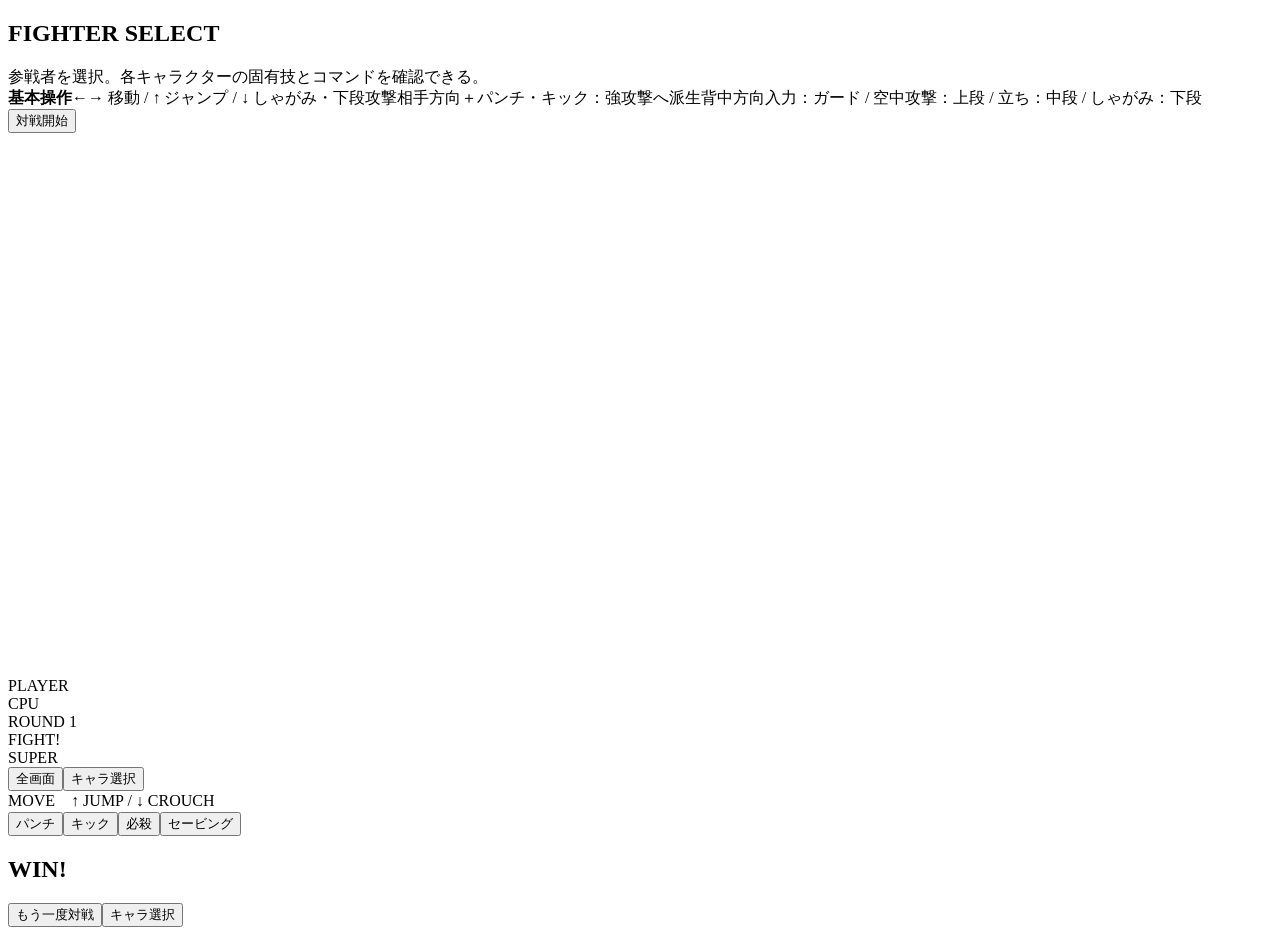
==== select.html @ 571a19e7 "Split fighter select and match page" ====
<!doctype html><html lang="ja"><head><meta charset="utf-8"><meta name="viewport" content="width=device-width,initial-scale=1,maximum-scale=1,user-scalable=no,viewport-fit=cover"><meta name="theme-color" content="#101521"><title>Fighter Select | 大塚事務所格闘録</title><link rel="stylesheet" href="css/game.css"></head><body><section id="selectPanel">
<h1>FIGHTER SELECT</h1><div class="sub">参戦者を選択。各キャラクターの固有技とコマンドを確認できる。</div>
<div id="roster"></div><aside id="moveGuide"><b>基本操作</b><span>←→ 移動 / ↑ ジャンプ / ↓ しゃがみ・下段攻撃</span><span>相手方向＋パンチ・キック：強攻撃へ派生</span><span>背中方向入力：ガード / 空中攻撃：上段 / 立ち：中段 / しゃがみ：下段</span><div id="selectedMoves"></div></aside><button id="start">対戦開始</button>
</section>
<section id="game" class="hidden">
<canvas id="arena" width="960" height="540"></canvas>
<div id="hud"><div class="hudside"><div class="name" id="pName">PLAYER</div><div class="meter"><div class="fill" id="pBar"></div></div></div><div class="hudside right"><div class="name" id="eName">CPU</div><div class="meter"><div class="fill" id="eBar"></div></div></div></div>
<div id="round">ROUND 1</div><div id="status">FIGHT!</div><div id="comboHud"></div><div id="superWrap"><div id="superFill"></div></div><div id="meterLabel">SUPER</div>
<div id="topButtons"><button class="smallBtn" id="fullscreen">全画面</button><button class="smallBtn" id="back">キャラ選択</button></div>
<div id="controls">
<div id="stickZone"><div id="stickHint">MOVE　↑ JUMP / ↓ CROUCH</div><div id="stickKnob"></div></div>
<div id="buttons"><button class="action" id="btnPunch">パンチ</button><button class="action" id="btnKick">キック</button><button class="action" id="btnSpecial">必殺</button><button class="action" id="btnFocus">セービング</button></div>
</div>
<div id="endPanel" class="hidden"><div id="endCard"><h2 id="resultText">WIN!</h2><button id="rematch" class="smallBtn">もう一度対戦</button><button id="toSelect" class="smallBtn">キャラ選択</button></div></div>
</section><script src="js/fighters.js"></script><script src="js/combat.js"></script><script src="js/render.js"></script><script src="js/input.js"></script><script src="js/main.js"></script></body></html>
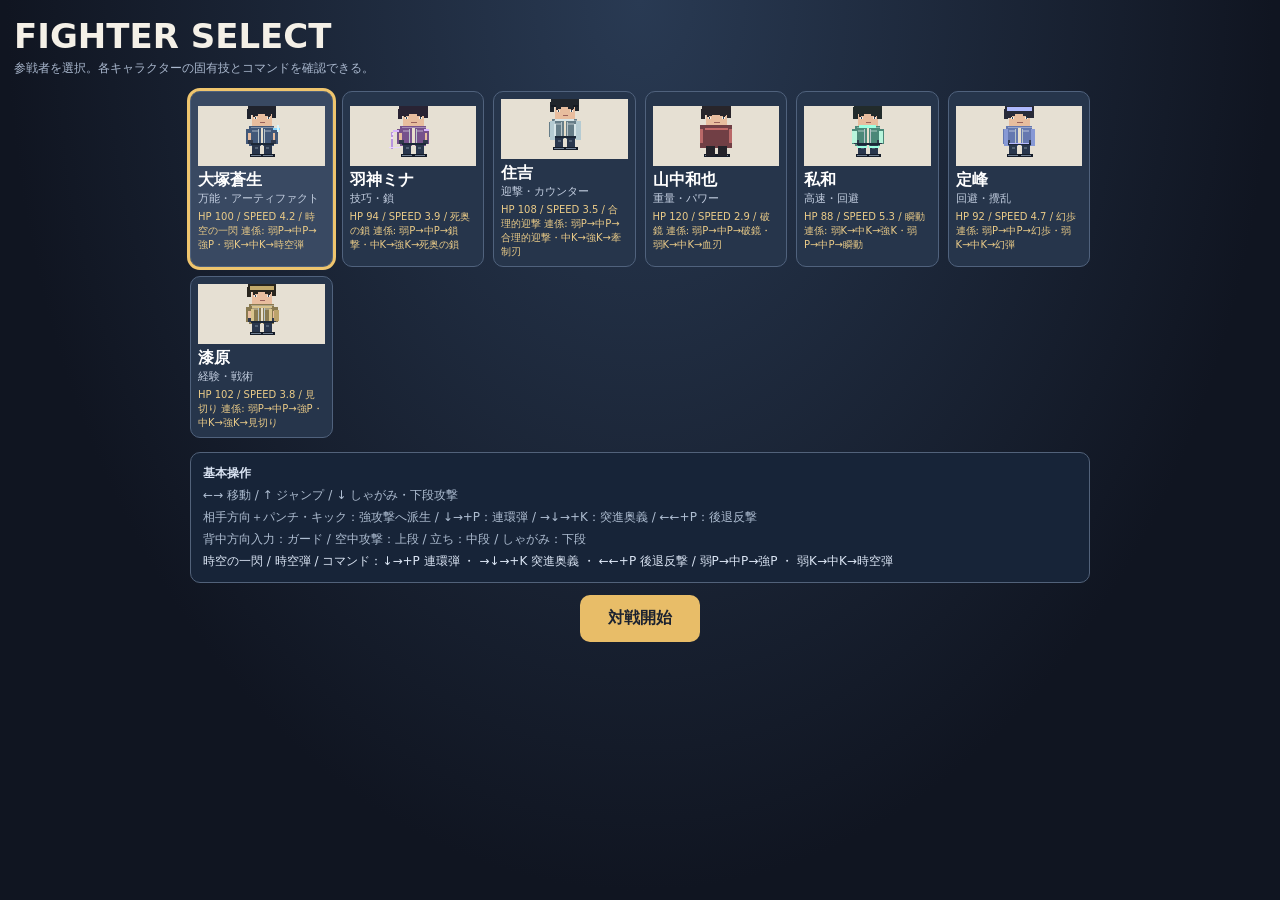
==== commit 3f971753: "Document command inputs" ====
--- a/select.html
+++ b/select.html
@@ -1,6 +1,6 @@
 <!doctype html><html lang="ja"><head><meta charset="utf-8"><meta name="viewport" content="width=device-width,initial-scale=1,maximum-scale=1,user-scalable=no,viewport-fit=cover"><meta name="theme-color" content="#101521"><title>Fighter Select | 大塚事務所格闘録</title><link rel="stylesheet" href="css/game.css"></head><body><section id="selectPanel">
 <h1>FIGHTER SELECT</h1><div class="sub">参戦者を選択。各キャラクターの固有技とコマンドを確認できる。</div>
-<div id="roster"></div><aside id="moveGuide"><b>基本操作</b><span>←→ 移動 / ↑ ジャンプ / ↓ しゃがみ・下段攻撃</span><span>相手方向＋パンチ・キック：強攻撃へ派生</span><span>背中方向入力：ガード / 空中攻撃：上段 / 立ち：中段 / しゃがみ：下段</span><div id="selectedMoves"></div></aside><button id="start">対戦開始</button>
+<div id="roster"></div><aside id="moveGuide"><b>基本操作</b><span>←→ 移動 / ↑ ジャンプ / ↓ しゃがみ・下段攻撃</span><span>相手方向＋パンチ・キック：強攻撃へ派生 / ↓→+P：連環弾 / →↓→+K：突進奥義 / ←←+P：後退反撃</span><span>背中方向入力：ガード / 空中攻撃：上段 / 立ち：中段 / しゃがみ：下段</span><div id="selectedMoves"></div></aside><button id="start">対戦開始</button>
 </section>
 <section id="game" class="hidden">
 <canvas id="arena" width="960" height="540"></canvas>
--- a/css/game.css
+++ b/css/game.css
@@ -0,0 +1,39 @@
+
+*{box-sizing:border-box}html,body{margin:0;width:100%;height:100%;overflow:hidden;background:#101521;color:#f4f0e7;font-family:system-ui,"Noto Sans JP",sans-serif;touch-action:none;user-select:none;-webkit-user-select:none}
+button{font:inherit;border:0;cursor:pointer}.hidden{display:none!important}
+#selectPanel{height:100dvh;overflow:auto;padding:14px;background:radial-gradient(ellipse at top,#293a53,#101521 70%)}
+h1{font-size:clamp(22px,4vw,34px);margin:2px 0 4px}.sub{color:#aab8ce;font-size:12px}
+#roster{display:grid;grid-template-columns:repeat(auto-fit,minmax(135px,1fr));gap:9px;max-width:900px;margin:14px auto}
+.fighter{background:#26354b;color:#fff;border:1px solid #50627d;border-radius:10px;padding:7px;text-align:left;min-height:100px}.fighter.selected{outline:3px solid #efc56e;background:#394962}.fighter b,.fighter small{display:block}.fighter small{color:#c3cee0;font-size:11px}.fighter .stats{font-size:10px;color:#eacb88;margin-top:4px}
+#start{display:block;margin:12px auto;padding:13px 28px;border-radius:10px;background:#e8bd68;color:#1b2230;font-weight:900}
+#game{position:relative;width:100vw;height:100dvh;overflow:hidden;background:#111a27}
+#arena{position:absolute;inset:0;width:100%;height:100%;display:block;image-rendering:pixelated}
+#hud{position:absolute;left:3%;right:3%;top:max(8px,env(safe-area-inset-top));display:flex;gap:14px;justify-content:space-between;pointer-events:none;text-shadow:0 2px 3px #000}
+.hudside{width:44%;max-width:440px}.hudside.right{text-align:right}.name{font-weight:900;font-size:clamp(12px,2.2vw,18px)}.meter{height:clamp(10px,1.8vh,16px);background:#492b37;border:1px solid #fff9;border-radius:4px;overflow:hidden;margin-top:3px}.fill{height:100%;width:100%;background:linear-gradient(90deg,#4bd07e,#a6e58a);transition:width .12s}
+#round{position:absolute;top:9%;left:50%;transform:translateX(-50%);font-weight:900;font-size:clamp(12px,2vw,17px);color:#ffe5a3;text-shadow:0 2px 4px #000;white-space:nowrap;pointer-events:none}
+#status{position:absolute;top:16%;left:50%;transform:translateX(-50%);font-size:clamp(13px,2.4vw,21px);font-weight:900;text-shadow:0 2px 4px #000;color:#fff0bd;white-space:nowrap;pointer-events:none}
+#controls{position:absolute;inset:0;pointer-events:none}
+#stickZone{position:absolute;left:max(14px,env(safe-area-inset-left));bottom:max(13px,env(safe-area-inset-bottom));width:clamp(112px,22vw,176px);height:clamp(112px,22vw,176px);border-radius:50%;background:#c9d8ef20;border:2px solid #e5efff50;backdrop-filter:blur(2px);pointer-events:auto;touch-action:none}
+#stickKnob{position:absolute;width:42%;height:42%;left:29%;top:29%;border-radius:50%;background:#e5bd6c99;border:2px solid #fff9;box-shadow:0 2px 10px #0005;pointer-events:none}
+#stickHint{position:absolute;inset:0;display:grid;place-items:center;color:#ffffff65;font-size:10px;font-weight:800;pointer-events:none}
+#buttons{position:absolute;right:max(10px,env(safe-area-inset-right));bottom:max(10px,env(safe-area-inset-bottom));width:clamp(210px,39vw,310px);height:clamp(142px,27vw,190px);display:grid;grid-template-columns:repeat(3,1fr);grid-template-rows:repeat(3,1fr);gap:5px;pointer-events:auto}
+.action{border-radius:50%;background:#d6e2f02b;border:2px solid #f5f5f580;color:#fff;font-weight:900;font-size:clamp(11px,2vw,16px);text-shadow:0 1px 3px #000;backdrop-filter:blur(3px);box-shadow:0 3px 10px #0004;touch-action:none}
+.action:active,.action.pressed{background:#e5bd6c99;transform:scale(.96)}.action{font-size:clamp(9px,1.6vw,13px)}#btnSpecial{background:#a64c4c77;border-color:#ffc1a4a0}#btnFocus{background:#4b82a866;border-color:#a8d5ff99}#comboHud{position:absolute;left:50%;top:23%;transform:translateX(-50%);font-weight:1000;font-size:clamp(20px,4vw,34px);color:#ffe39a;text-shadow:0 3px 5px #000;pointer-events:none}#superWrap{position:absolute;left:3%;right:3%;bottom:7px;height:7px;border:1px solid #ffffff88;background:#111a;border-radius:5px;pointer-events:none}#superFill{height:100%;width:0;background:linear-gradient(90deg,#4aa9e8,#d4f5ff);border-radius:5px}#meterLabel{position:absolute;left:3%;bottom:16px;font-size:9px;color:#dcecff;text-shadow:0 1px 3px #000;pointer-events:none}@media(max-height:390px){#buttons{height:126px;width:220px;gap:3px}.action{font-size:9px}}
+#topButtons{position:absolute;right:10px;top:max(8px,env(safe-area-inset-top));display:flex;gap:6px;pointer-events:auto}
+.smallBtn{background:#111c2c99;border:1px solid #ffffff55;color:#fff;border-radius:7px;padding:6px 9px;font-size:11px;backdrop-filter:blur(4px)}
+#endPanel{position:absolute;inset:0;background:#080d18b8;display:grid;place-items:center;text-align:center}
+#endCard{background:#1c293b;border:1px solid #8290a8;border-radius:14px;padding:22px;min-width:220px}#endCard h2{margin:0 0 12px}
+@media(orientation:portrait){#game:after{content:"スマホを横向きにしてください";position:absolute;inset:0;background:#101521ed;display:grid;place-items:center;font-weight:900;font-size:20px;z-index:20}}
+@media(pointer:fine){#stickZone,#buttons{opacity:.62}}@media(max-height:390px){#stickZone{width:100px;height:100px}#buttons{height:106px;width:158px;gap:5px}.action{font-size:10px}#round{top:8%}#status{top:14%}}
+
+#moveGuide{max-width:900px;margin:8px auto;padding:12px;background:#172438;border:1px solid #52627a;border-radius:10px;display:grid;gap:5px;color:#dbe5f4;font-size:12px}
+#moveGuide span{color:#aebdd1}
+#buttons{grid-template-columns:repeat(2,minmax(68px,1fr));width:174px;height:112px;gap:6px}
+.action{font-size:12px}
+#selectPanel{padding-bottom:20px}
+#titleScreen{min-height:100dvh;display:grid;place-items:center;text-align:center;background:radial-gradient(ellipse at 50% 30%,#344d69,#101521 68%);padding:24px}
+.titleCard{width:min(720px,94vw);padding:36px 20px;border:1px solid #667d9c;background:#121e30dd;box-shadow:0 20px 70px #0008}
+.titleLogo{font-size:clamp(34px,8vw,72px);font-weight:1000;letter-spacing:.08em;color:#f0cb80;text-shadow:0 5px 0 #6b4828,0 10px 24px #000}
+.titleSub{letter-spacing:.22em;color:#aabbd0;margin:14px 0 30px}
+#titleStart{padding:15px 48px;background:#e8bd68;color:#1b2230;border-radius:6px;font-weight:900;font-size:18px}
+.titleFoot{margin-top:30px;color:#8798ad;font-size:11px}
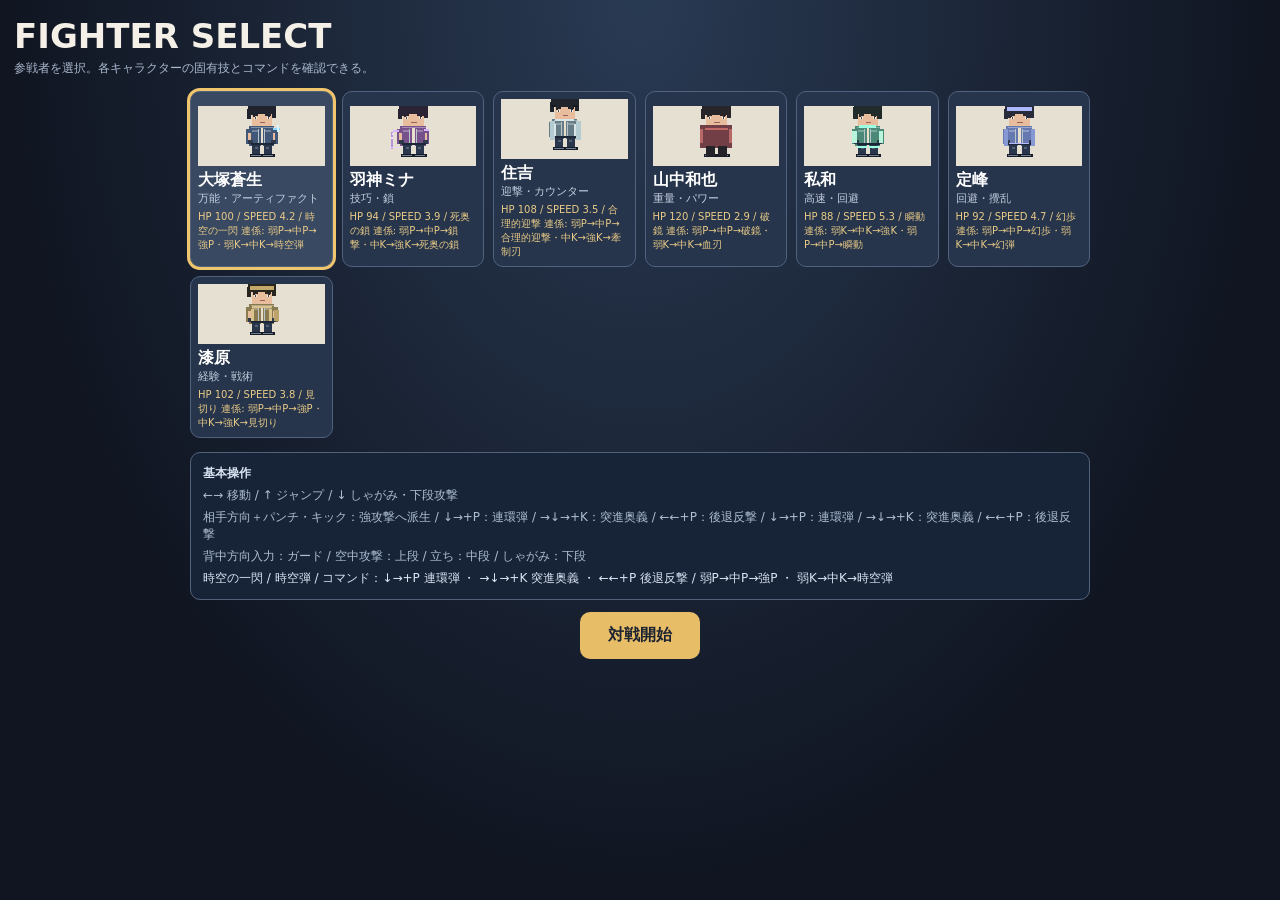
==== commit cb059bd1: "Document command inputs" ====
--- a/select.html
+++ b/select.html
@@ -1,6 +1,6 @@
 <!doctype html><html lang="ja"><head><meta charset="utf-8"><meta name="viewport" content="width=device-width,initial-scale=1,maximum-scale=1,user-scalable=no,viewport-fit=cover"><meta name="theme-color" content="#101521"><title>Fighter Select | 大塚事務所格闘録</title><link rel="stylesheet" href="css/game.css"></head><body><section id="selectPanel">
 <h1>FIGHTER SELECT</h1><div class="sub">参戦者を選択。各キャラクターの固有技とコマンドを確認できる。</div>
-<div id="roster"></div><aside id="moveGuide"><b>基本操作</b><span>←→ 移動 / ↑ ジャンプ / ↓ しゃがみ・下段攻撃</span><span>相手方向＋パンチ・キック：強攻撃へ派生 / ↓→+P：連環弾 / →↓→+K：突進奥義 / ←←+P：後退反撃</span><span>背中方向入力：ガード / 空中攻撃：上段 / 立ち：中段 / しゃがみ：下段</span><div id="selectedMoves"></div></aside><button id="start">対戦開始</button>
+<div id="roster"></div><aside id="moveGuide"><b>基本操作</b><span>←→ 移動 / ↑ ジャンプ / ↓ しゃがみ・下段攻撃</span><span>相手方向＋パンチ・キック：強攻撃へ派生 / ↓→+P：連環弾 / →↓→+K：突進奥義 / ←←+P：後退反撃 / ↓→+P：連環弾 / →↓→+K：突進奥義 / ←←+P：後退反撃</span><span>背中方向入力：ガード / 空中攻撃：上段 / 立ち：中段 / しゃがみ：下段</span><div id="selectedMoves"></div></aside><button id="start">対戦開始</button>
 </section>
 <section id="game" class="hidden">
 <canvas id="arena" width="960" height="540"></canvas>
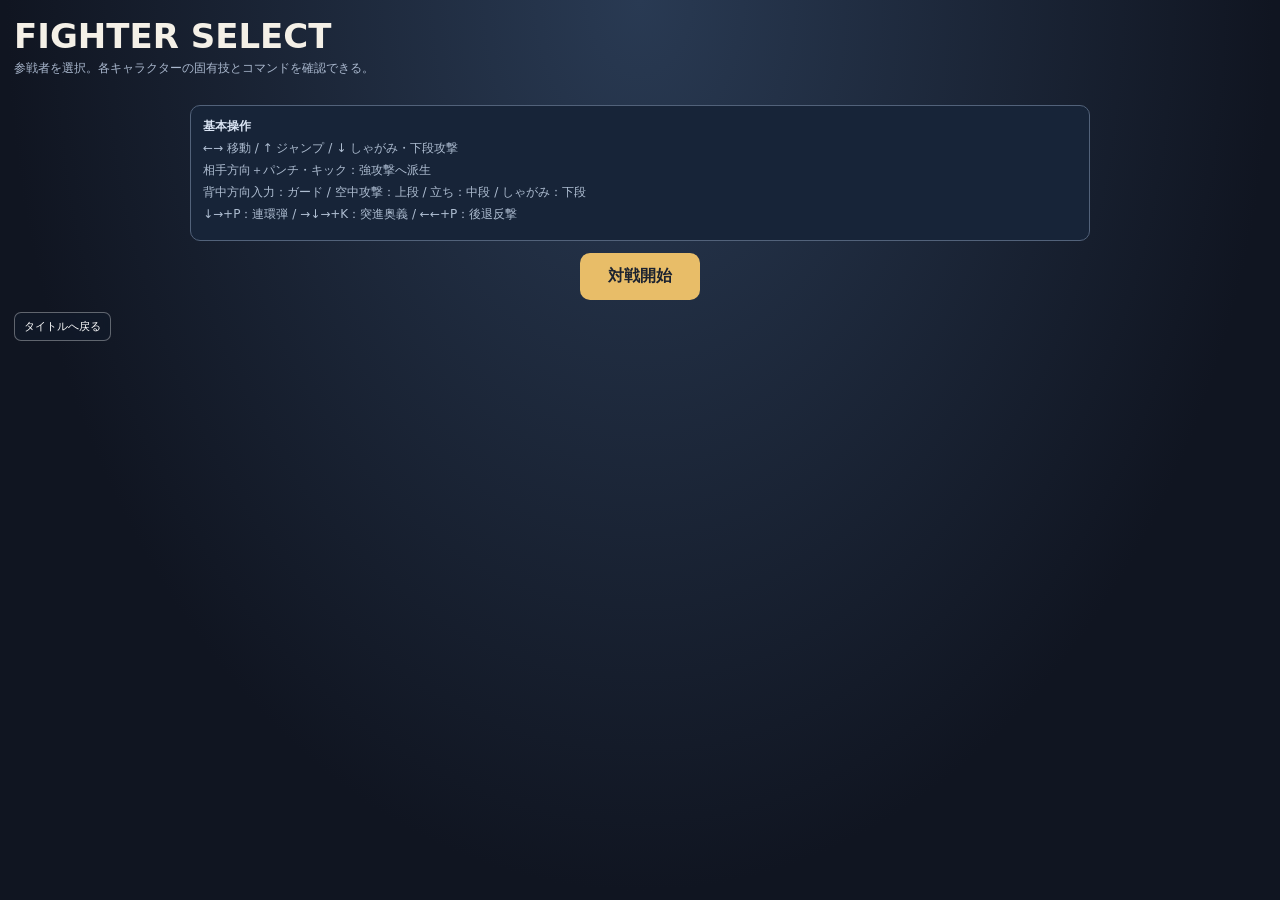
==== commit d08e7487: "Separate fighter selection page" ====
--- a/select.html
+++ b/select.html
@@ -1,15 +1,7 @@
 <!doctype html><html lang="ja"><head><meta charset="utf-8"><meta name="viewport" content="width=device-width,initial-scale=1,maximum-scale=1,user-scalable=no,viewport-fit=cover"><meta name="theme-color" content="#101521"><title>Fighter Select | 大塚事務所格闘録</title><link rel="stylesheet" href="css/game.css"></head><body><section id="selectPanel">
 <h1>FIGHTER SELECT</h1><div class="sub">参戦者を選択。各キャラクターの固有技とコマンドを確認できる。</div>
-<div id="roster"></div><aside id="moveGuide"><b>基本操作</b><span>←→ 移動 / ↑ ジャンプ / ↓ しゃがみ・下段攻撃</span><span>相手方向＋パンチ・キック：強攻撃へ派生 / ↓→+P：連環弾 / →↓→+K：突進奥義 / ←←+P：後退反撃 / ↓→+P：連環弾 / →↓→+K：突進奥義 / ←←+P：後退反撃</span><span>背中方向入力：ガード / 空中攻撃：上段 / 立ち：中段 / しゃがみ：下段</span><div id="selectedMoves"></div></aside><button id="start">対戦開始</button>
+<div id="roster"></div><aside id="moveGuide"><b>基本操作</b><span>←→ 移動 / ↑ ジャンプ / ↓ しゃがみ・下段攻撃</span><span>相手方向＋パンチ・キック：強攻撃へ派生</span><span>背中方向入力：ガード / 空中攻撃：上段 / 立ち：中段 / しゃがみ：下段</span><span>↓→+P：連環弾 / →↓→+K：突進奥義 / ←←+P：後退反撃</span><div id="selectedMoves"></div></aside>
+<button id="start">対戦開始</button><button class="smallBtn" onclick="location.href='index.html'">タイトルへ戻る</button>
+<canvas id="arena" width="960" height="540" style="display:none"></canvas>
 </section>
-<section id="game" class="hidden">
-<canvas id="arena" width="960" height="540"></canvas>
-<div id="hud"><div class="hudside"><div class="name" id="pName">PLAYER</div><div class="meter"><div class="fill" id="pBar"></div></div></div><div class="hudside right"><div class="name" id="eName">CPU</div><div class="meter"><div class="fill" id="eBar"></div></div></div></div>
-<div id="round">ROUND 1</div><div id="status">FIGHT!</div><div id="comboHud"></div><div id="superWrap"><div id="superFill"></div></div><div id="meterLabel">SUPER</div>
-<div id="topButtons"><button class="smallBtn" id="fullscreen">全画面</button><button class="smallBtn" id="back">キャラ選択</button></div>
-<div id="controls">
-<div id="stickZone"><div id="stickHint">MOVE　↑ JUMP / ↓ CROUCH</div><div id="stickKnob"></div></div>
-<div id="buttons"><button class="action" id="btnPunch">パンチ</button><button class="action" id="btnKick">キック</button><button class="action" id="btnSpecial">必殺</button><button class="action" id="btnFocus">セービング</button></div>
-</div>
-<div id="endPanel" class="hidden"><div id="endCard"><h2 id="resultText">WIN!</h2><button id="rematch" class="smallBtn">もう一度対戦</button><button id="toSelect" class="smallBtn">キャラ選択</button></div></div>
-</section><script src="js/fighters.js"></script><script src="js/combat.js"></script><script src="js/render.js"></script><script src="js/input.js"></script><script src="js/main.js"></script></body></html>+<script src="js/fighters.js"></script><script src="js/render.js"></script><script src="js/select.js"></script></body></html>
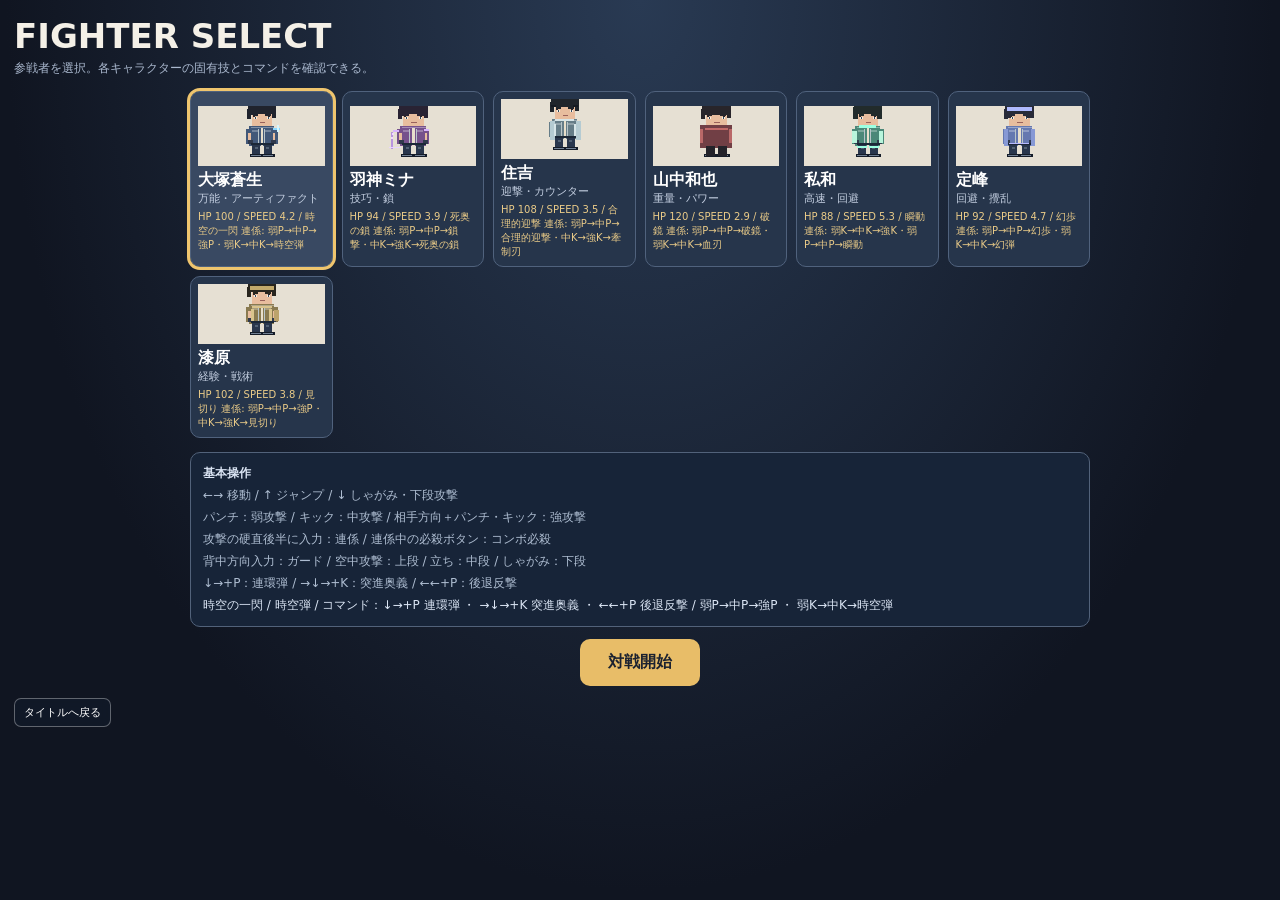
==== commit ca7a6a3d: "Clarify attack and combo controls" ====
--- a/select.html
+++ b/select.html
@@ -1,6 +1,6 @@
 <!doctype html><html lang="ja"><head><meta charset="utf-8"><meta name="viewport" content="width=device-width,initial-scale=1,maximum-scale=1,user-scalable=no,viewport-fit=cover"><meta name="theme-color" content="#101521"><title>Fighter Select | 大塚事務所格闘録</title><link rel="stylesheet" href="css/game.css"></head><body><section id="selectPanel">
 <h1>FIGHTER SELECT</h1><div class="sub">参戦者を選択。各キャラクターの固有技とコマンドを確認できる。</div>
-<div id="roster"></div><aside id="moveGuide"><b>基本操作</b><span>←→ 移動 / ↑ ジャンプ / ↓ しゃがみ・下段攻撃</span><span>相手方向＋パンチ・キック：強攻撃へ派生</span><span>背中方向入力：ガード / 空中攻撃：上段 / 立ち：中段 / しゃがみ：下段</span><span>↓→+P：連環弾 / →↓→+K：突進奥義 / ←←+P：後退反撃</span><div id="selectedMoves"></div></aside>
+<div id="roster"></div><aside id="moveGuide"><b>基本操作</b><span>←→ 移動 / ↑ ジャンプ / ↓ しゃがみ・下段攻撃</span><span>パンチ：弱攻撃 / キック：中攻撃 / 相手方向＋パンチ・キック：強攻撃</span><span>攻撃の硬直後半に入力：連係 / 連係中の必殺ボタン：コンボ必殺</span><span>背中方向入力：ガード / 空中攻撃：上段 / 立ち：中段 / しゃがみ：下段</span><span>↓→+P：連環弾 / →↓→+K：突進奥義 / ←←+P：後退反撃</span><div id="selectedMoves"></div></aside>
 <button id="start">対戦開始</button><button class="smallBtn" onclick="location.href='index.html'">タイトルへ戻る</button>
 <canvas id="arena" width="960" height="540" style="display:none"></canvas>
 </section>
--- a/css/game.css
+++ b/css/game.css
@@ -37,3 +37,10 @@
 .titleSub{letter-spacing:.22em;color:#aabbd0;margin:14px 0 30px}
 #titleStart{padding:15px 48px;background:#e8bd68;color:#1b2230;border-radius:6px;font-weight:900;font-size:18px}
 .titleFoot{margin-top:30px;color:#8798ad;font-size:11px}
+
+#resultScreen{min-height:100dvh;display:grid;place-items:center;padding:20px;background:radial-gradient(ellipse at 50% 35%,#354b66,#101521 70%)}
+.resultCard{width:min(560px,94vw);padding:38px 22px;text-align:center;background:#142237;border:1px solid #657b99;box-shadow:0 18px 70px #0009}
+.resultEyebrow{letter-spacing:.25em;color:#aabbd0;font-size:12px}
+#resultTitle{font-size:clamp(42px,10vw,76px);color:#f0cb80;margin:14px 0;text-shadow:0 5px #6b4828}
+#resultDetail{color:#d3deec;margin:0 0 24px}
+.resultCard button{display:block;width:min(280px,100%);margin:10px auto;padding:13px;background:#e8bd68;color:#1b2230;border-radius:5px;font-weight:900}
